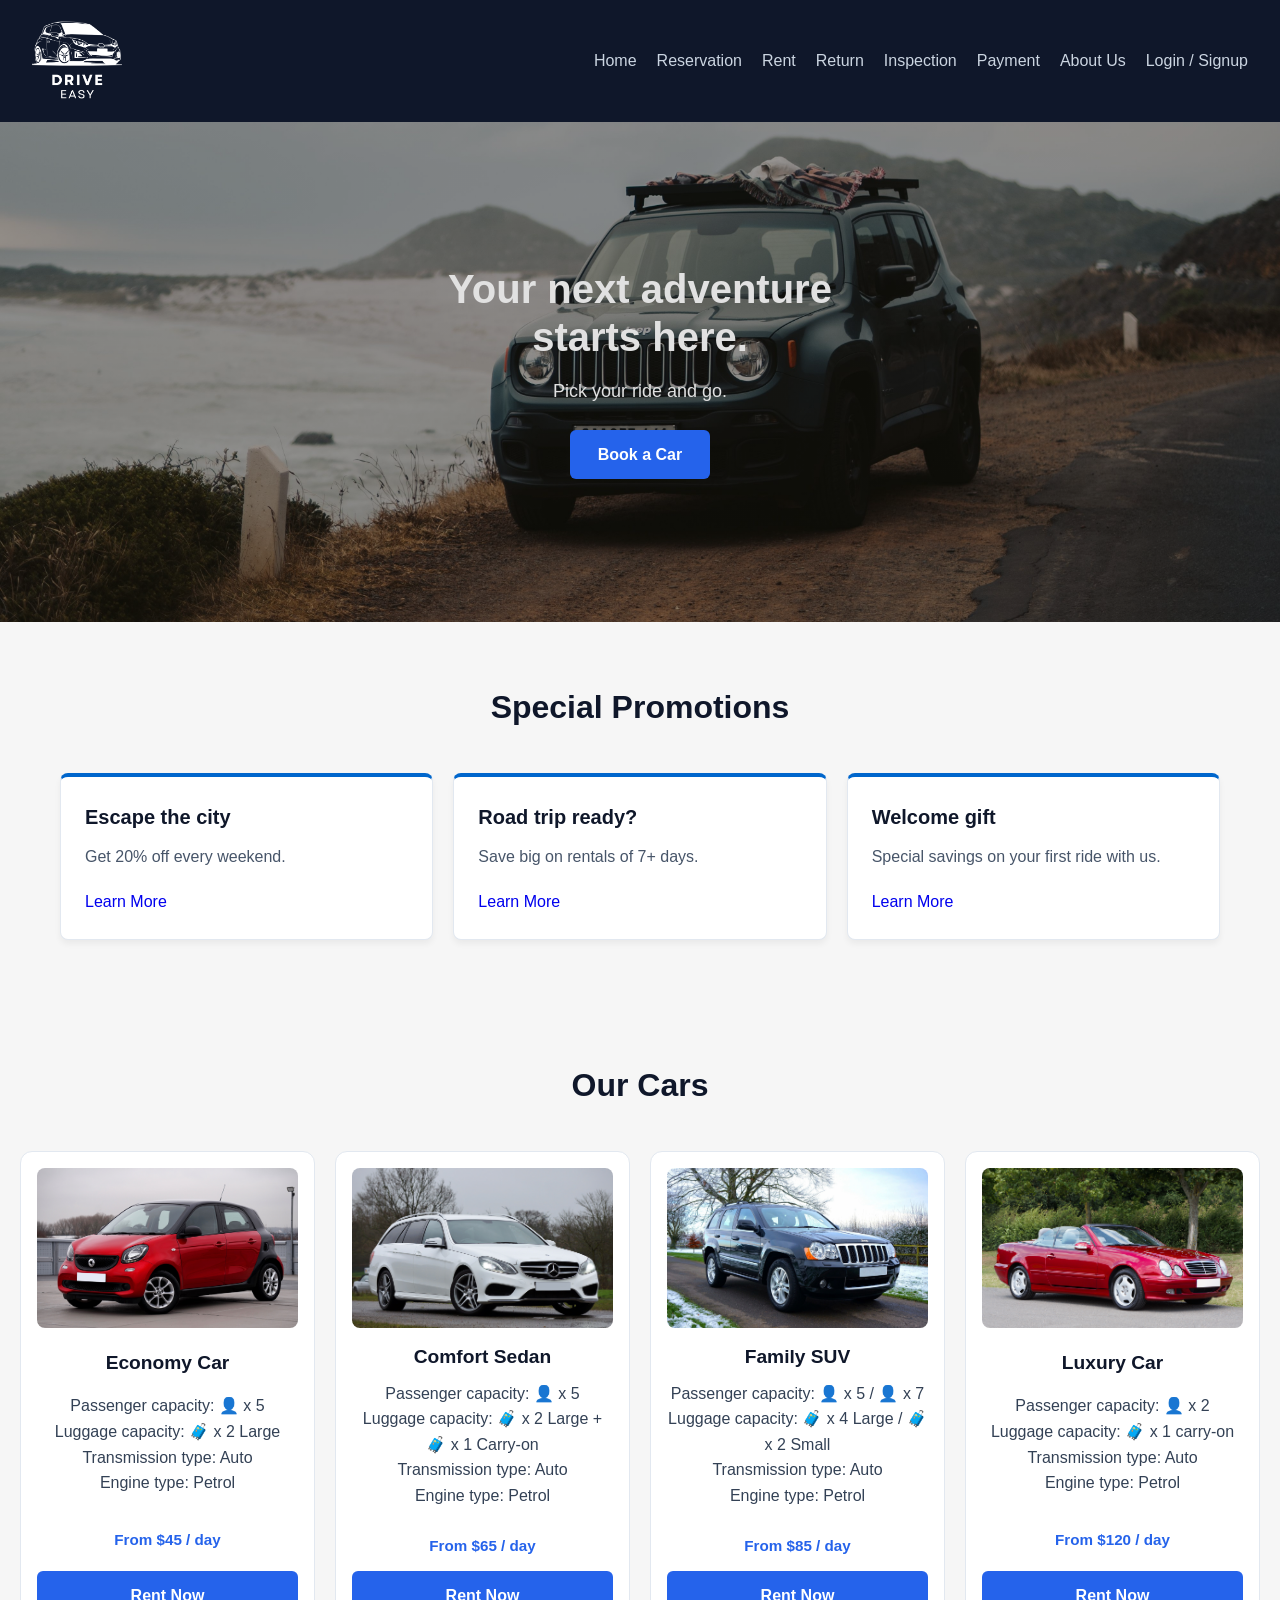
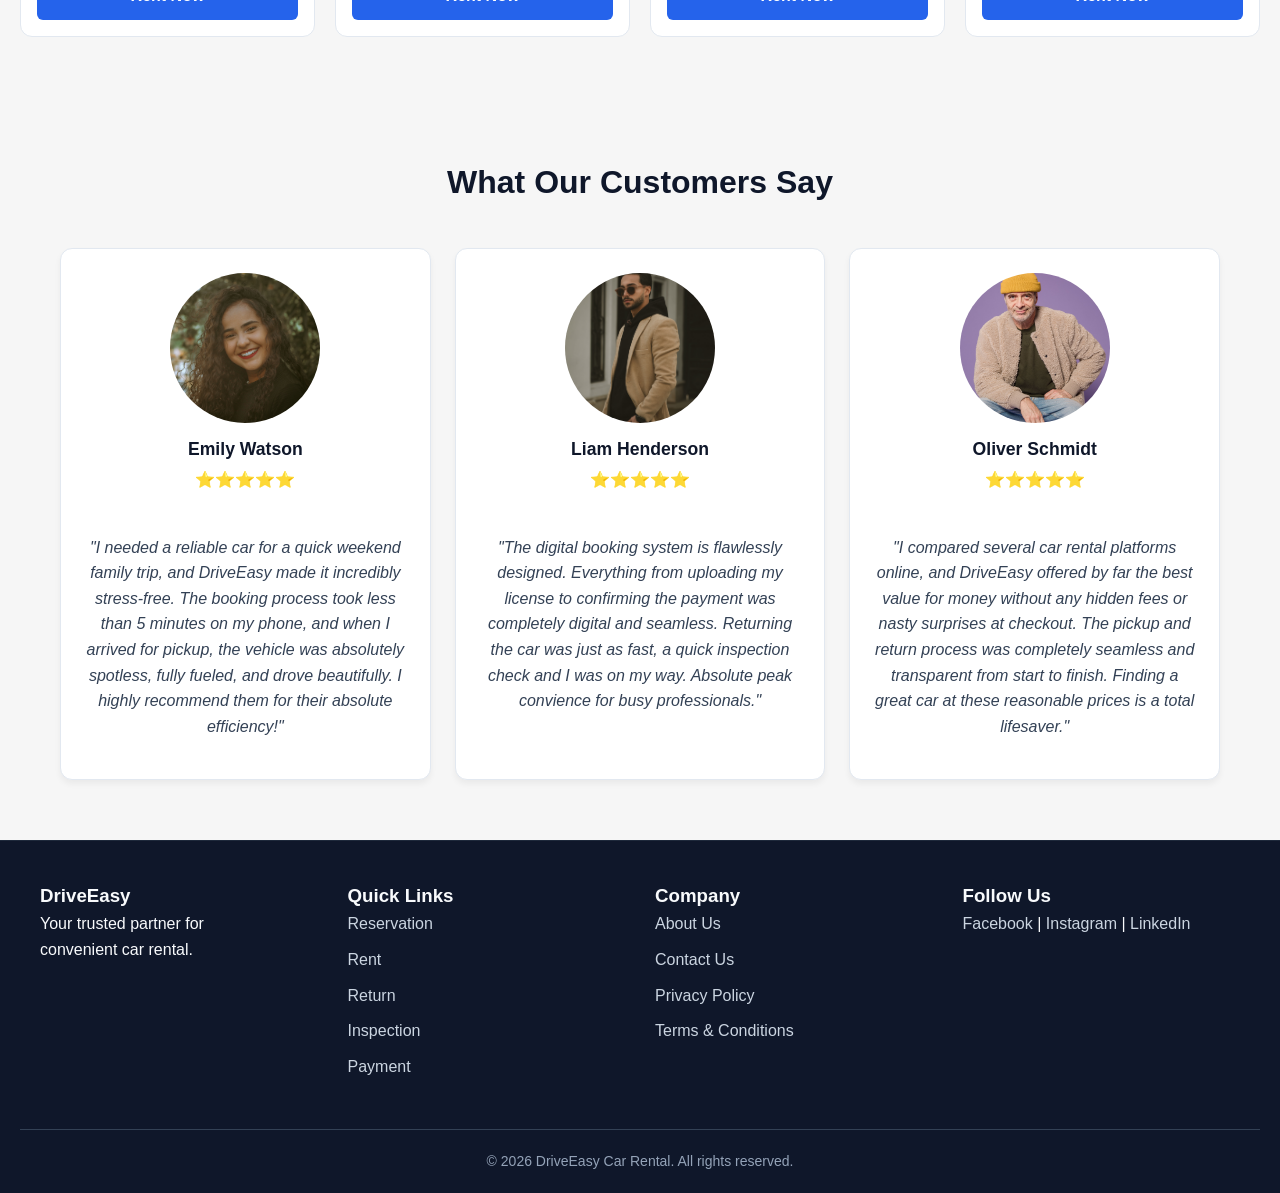
==== index.html @ fbb83a6d "Add files via upload" ====
<!DOCTYPE html>
<html lang="en">

<head>
    <meta charset="UTF-8">

    <meta name="viewport" 
          content="width=device-width, initial-scale=1.0">

    <title>DriveEasy Car Rental</title>

    <link rel="stylesheet" href="css/style.css">
</head>

<header>
    <div class="logo">
        <img src="images/DriveEasyLogo.png"
                     alt="DriveEasy logo" style="max-width: 90px; max-height: 90px;">
    </div>

    <nav>
        <ul>
            <li><a href="index.html">Home</a></li>
            <li><a href="reservation.html">Reservation</a></li>
            <li><a href="pickup.html">Rent</a></li>
            <li><a href="return.html">Return</a></li>
            <li><a href="inspection.html">Inspection</a></li>
            <li><a href="billing.html">Payment</a></li>
            <li><a href="#">About Us</a></li>
            <li><a href="login-signup.html">Login / Signup</a></li>
        </ul>
    </nav>
</header>


<main>
    <section class="hero">

        <div class="hero-content">

            <h1>Your next adventure<br>starts here.</h1>

            <p>
                Pick your ride and go.
            </p>

            <a href="reservation.html" class="btn">
                Book a Car
            </a>

        </div>

    </section>

        <section class="promotions">

        <h2>Special Promotions</h2>

        <div class="promotion-container">

            <article class="promotion-card">
                <h3>Escape the city</h3>

                <p>
                    Get 20% off every weekend.
                </p>

                <a href="#">Learn More</a>
            </article>


            <article class="promotion-card">
                <h3>Road trip ready?</h3>

                <p>
                    Save big on rentals of 7+ days.
                </p>

                <a href="#">Learn More</a>
            </article>


            <article class="promotion-card">
                <h3>Welcome gift</h3>

                <p>
                    Special savings on your first ride with us.
                </p>

                <a href="#">Learn More</a>
            </article>

        </div>

    </section>

    <section class="cars">

        <h2>Our Cars</h2>

        <div class="car-grid">

            <article class="car-card">
                <img src="images/car1.jpg"
                     alt="Economy car">

                <h3>Economy Car</h3>

                <p1>
                    Passenger capacity: 👤 x 5 <br>
                    Luggage capacity: 🧳 x 2 Large <br>
                    Transmission type: Auto <br>
                    Engine type: Petrol <br> <br>
                </p1>

                <p>From $45 / day</p>
                

                <a href="reservation.html" class="btn">
                    Rent Now
                </a>

            </article>


            <article class="car-card">

                <img src="images/car2.jpg"
                     alt="Sedan">

                <h3>Comfort Sedan</h3>

                <p1>
                    Passenger capacity: 👤 x 5 <br>
                    Luggage capacity: 🧳 x 2 Large + 🧳 x 1 Carry-on<br>
                    Transmission type: Auto <br>
                    Engine type: Petrol <br> <br>
                </p1>

                <p>From $65 / day</p>

                <a href="reservation.html" class="btn">
                    Rent Now
                </a>

            </article>


            <article class="car-card">

                <img src="images/car3.jpg"
                     alt="SUV">

                <h3>Family SUV</h3>

                <p1>
                    Passenger capacity: 👤 x 5 / 👤 x 7<br>
                    Luggage capacity: 🧳 x 4 Large / 🧳 x 2 Small<br>
                    Transmission type: Auto <br>
                    Engine type: Petrol <br> <br>
                </p1>

                <p>From $85 / day</p>

                <a href="reservation.html" class="btn">
                    Rent Now
                </a>

            </article>


            <article class="car-card">

                <img src="images/car4.jpg"
                     alt="Luxury car">

                <h3>Luxury Car</h3>

                <p1>
                    Passenger capacity: 👤 x 2 <br>
                    Luggage capacity: 🧳 x 1 carry-on <br>
                    Transmission type: Auto <br>
                    Engine type: Petrol <br> <br>
                </p1>

                <p>From $120 / day</p>

                <a href="reservation.html" class="btn">
                    Rent Now
                </a>

            </article>

        </div>

    </section>
    <section class="testimonials">

        <h2>What Our Customers Say</h2>

        <div class="testimonial-container">

            <article class="testimonial">

                <img src="images/girl1.jpg"
                     alt="girl1">

                <h3>Emily Watson</h3>

                <stars>⭐️⭐️⭐️⭐️⭐️</stars> <br>

                <p>
                    "I needed a reliable car for a quick weekend family trip, and DriveEasy made it incredibly stress-free.
                    The booking process took less than 5 minutes on my phone, and when I arrived for pickup, the vehicle was
                    absolutely spotless, fully fueled, and drove beautifully. I highly recommend them for their absolute efficiency!"
                </p>

            </article>


            <article class="testimonial">

                <img src="images/guy1.jpg"
                     alt="guy1">

                <h3>Liam Henderson</h3>

                <stars>⭐️⭐️⭐️⭐️⭐️</stars><br>

                <p>
                    "The digital booking system is flawlessly designed. Everything from uploading my license to confirming
                    the payment was completely digital and seamless. Returning the car was just as fast, a quick inspection check
                    and I was on my way. Absolute peak convience for busy professionals."
                </p>

            </article>


            <article class="testimonial">

                <img src="images/guy2.jpg"
                     alt="guy2">

                <h3>Oliver Schmidt</h3>

                <stars>⭐️⭐️⭐️⭐️⭐️</stars><br>

                <p>
                    "I compared several car rental platforms online, and DriveEasy offered by far the best value for money without
                    any hidden fees or nasty surprises at checkout. The pickup and return process was completely seamless and 
                    transparent from start to finish. Finding a great car at these reasonable prices is a total lifesaver."
                </p>
                
            </article>

        </div>

    </section>

</main>


<footer>
    <div class="footer-container">

        <div>
            <h3>DriveEasy</h3>

            <p>
                Your trusted partner for <br>
                convenient car rental.
            </p>
        </div>


        <div>
            <h3>Quick Links</h3>
            <ul>
                <li><a href="reservation.html">Reservation</a></li>
                <li><a href="pickup.html">Rent</a></li>
                <li><a href="return.html">Return</a></li>
                <li><a href="inspection.html">Inspection</a></li>
                <li><a href="billing.html">Payment</a></li>
            </ul>
        </div>


        <div>
            <h3>Company</h3>

            <ul>
                <li><a href="#">About Us</a></li>
                <li><a href="#">Contact Us</a></li>
                <li><a href="#">Privacy Policy</a></li>
                <li><a href="#">Terms & Conditions</a></li>
            </ul>
        </div>
        <div>
            <h3>Follow Us</h3>

            <p>
                <a href="#">Facebook</a> | <a href="#">Instagram</a> | <a href="#">LinkedIn</a>
            </p>
        </div>

    </div>


    <div class="copyright">

        <p>
            &copy; 2026 DriveEasy Car Rental.
            All rights reserved.
        </p>

    </div>

</footer>


</html>
---- css/style.css ----
/*GLOBAL STYLES*/

* {
    box-sizing: border-box;
    margin: 0;
    padding: 0;
}

body {
    font-family: Arial, Helvetica, sans-serif;
    line-height: 1.6;
    color: #334155;
    background-color: #f6f6f6;
}

a {
    text-decoration: none;
}

img {
    width: 100%;
    display: block;
}


/*HEADER*/

header {
    display: flex;
    justify-content: space-between;
    align-items: center;
    padding: 16px 32px;
    background-color: #0f172a;
    box-shadow: 0 2px 4px rgba(0,0,0,0.05);
}


/*LOGO*/

.logo {
    font-size: 24px;
    font-weight: 700;
    color: #ffffff;
    letter-spacing: 0.5px;
}


/*NAVIGATION*/

nav ul {
    display: flex;
    align-items: center;
    list-style: none;
    gap: 20px;
    margin: 0;
    padding: 0;
}

nav li {
    flex: 1 1 auto;
    text-align: center;
}

nav a {
    text-decoration: none;
    color: #cbd5e1;
    font-weight: 500;
    transition: color 0.2s ease;
}

nav a:hover {
    color: #38bdf8;
}


/*HERO*/

.hero {
    min-height: 500px;
    display: flex;
    align-items: center;
    justify-content: center;
    text-align: center;
    padding: 60px 20px;
    background-image: linear-gradient(rgba(0, 0, 0, 0.4), rgba(0, 0, 0, 0.4)), url('../images/carbackground.jpg');
    background-size: cover;
    background-position: center;
    background-repeat: no-repeat;
}

.hero-content {
    max-width: 600px;
    margin: 0 auto;
}

.hero h1 {
    font-size: 2.5rem;
    font-weight: 700;
    color: #e1e1e1;
    margin-bottom: 16px;
    line-height: 1.2;
}

.hero p {
    font-size: 1.125rem;
    color: #e1e1e1;
    margin-bottom: 24px;
    line-height: 1.6;
}


/*BUTTON*/

.btn {
    display: inline-block;
    padding: 12px 28px;
    background-color: #2563eb;
    color: #ffffff;
    font-size: 1rem;
    font-weight: 600;
    text-decoration: none;
    border: none;
    border-radius: 6px;
    cursor: pointer;
    transition: background-color 0.2s ease, transform 0.1s ease;
}

.btn:hover {
    background-color: #1d4ed8;
    transform: translateY(-2px);
}


/*PROMOTIONS*/

.promotions {
    padding: 60px 20px;
    max-width: 1200px;
    margin: 0 auto;
}

.promotions h2 {
    font-size: 2rem;
    font-weight: 700;
    color: #0f172a;
    text-align: center;
    margin-bottom: 40px;
}

.promotion-container {
    display: flex;
    gap: 20px;
}

.promotion-card {
    flex: 1;
    background-color: #ffffff;
    border: 1px solid #e2e8f0;
    border-radius: 8px;
    padding: 24px;
    box-shadow: 0 4px 6px rgba(0,0,0,0.05);
    display: flex;
    flex-direction: column;
    justify-content: space-between;
    transition: transform 0.2s ease, box-shadow 0.2s ease;
    border-top: 4px solid #0066cc;
}

.promotion-card:hover {
    transform: translateY(-4px);
    box-shadow: 0 8px 12px rgba(0,0,0,0.1);
}

.promotion-card h3 {
    font-size: 1.25rem;
    margin-bottom: 12px;
    color: #0f172a;
}

.promotion-card p {
    color: #475569;
    line-height: 1.5;
    margin-bottom: 20px;
}

/*CARS*/

.cars {
    padding: 60px 20px;
    max-width: 1400px;
    margin: 0 auto;
}

.cars h2 {
    font-size: 2rem;
    font-weight: 700;
    color: #0f172a;
    text-align: center;
    margin-bottom: 40px;
}

.car-grid {
    display: grid;
    grid-template-columns: repeat(auto-fit, minmax(260px, 1fr)); 
    gap: 20px; 
    max-width: 1350px;
    margin: 0 auto;
}

.car-card {
    background-color: #ffffff;
    border: 1px solid #e2e8f0;
    border-radius: 12px;
    overflow: hidden;
    padding: 16px; 
    display: flex;
    flex-direction: column;
    justify-content: space-between;
    text-align: center;
    transition: transform 0.2s ease, box-shadow 0.2s ease;
}

.car-card:hover {
    transform: translateY(-4px);
    box-shadow: 0 12px 24px rgba(0,0,0,0.1);
}

.car-card img {
    width: 100%;
    height: 160px; 
    object-fit: cover;
    border-radius: 8px;
    margin-bottom: 14px; 
}

.car-card h3 {
    font-size: 1.2rem; 
    font-weight: 600;
    color: #0f172a;
    margin-bottom: 8px; 
}

.car-card p {
    font-size: 0.95rem; 
    color: #2563eb;
    font-weight: 600;
    margin-bottom: 12px; 
}


/*TESTIMONIALS*/

.testimonials {
  padding: 60px 20px;
  max-width: 1200px;
  margin: 0 auto;
}

.testimonials h2 {
  font-size: 2rem;
  font-weight: 700;
  color: #0f172a;
  text-align: center;
  margin-bottom: 40px;
}

.testimonial-container {
  display: flex;
  gap: 24px;
  justify-content: space-between;
}

.testimonial {
  flex: 1;
  background-color: #ffffff;
  border: 1px solid #e2e8f0;
  border-radius: 12px;
  padding: 24px;
  box-shadow: 0 4px 6px rgba(0, 0, 0, 0.05);
  display: flex;
  flex-direction: column;
  justify-content: space-between;
  text-align: center;
}

.testimonial p {
  font-style: italic;
  color: #334155;
  margin: 16px 0;
  line-height: 1.6;
  flex-grow: 1;
}

.testimonial img {
  width: 150px;       
  height: 150px;      
  border-radius: 50%; 
  object-fit: cover;  
  display: block;
  margin: 0 auto 12px auto;
}

.testimonial h3,
.testimonial h4 {
  font-size: 1.1rem;
  font-weight: 600;
  color: #0f172a;
  margin-bottom: 4px;
}

.testimonial .stars {
  color: #ffc107; /* Warm Gold for star ratings */
  font-size: 1.1rem;
  letter-spacing: 2px;
  margin-top: auto;
}

/*FOOTER*/

footer {
  background-color: #0f172a;
  color: #f8fafc;
  padding: 40px 20px 20px;
  border-top: 1px solid #1e293b;
}

.footer-container {
  display: grid;
  grid-template-columns: repeat(auto-fit, minmax(200px, 1fr));
  gap: 30px;
  max-width: 1200px;
  margin: 0 auto;
}

footer ul {
  list-style: none;
  padding: 0;
  margin: 0;
}

footer li {
  margin-bottom: 10px;
}

footer a {
  color: #cbd5e1;
  text-decoration: none;
  transition: color 0.2s ease;
}

footer a:hover {
  color: #38bdf8;
}

.copyright {
  text-align: center;
  margin-top: 40px;
  padding-top: 20px;
  border-top: 1px solid #334155;
  font-size: 0.875rem;
  color: #94a3b8;
}


/*RESPONSIVE DESIGN*/

@media (max-width: 768px) {

    /* Stack header contents vertically and center navigation */
    header {
        flex-direction: column;
        gap: 15px;
        padding: 15px;
    }

    header nav ul {
        flex-wrap: wrap;
        justify-content: center;
        gap: 10px 15px;
    }

    /* Stack promotion cards vertically */
    .promotion-container {
        flex-direction: column;
    }

    /* Adjust car grid to show 2 items per row instead of 4 */
    .car-grid {
        grid-template-columns: repeat(2, 1fr);
        gap: 15px;
    }

    /* Stack testimonials vertically */
    .testimonial-container {
        flex-direction: column;
    }

    /* Switch footer from 4 columns to 2 columns */
    .footer-container {
        grid-template-columns: repeat(2, 1fr);
        gap: 20px;
    }
}

/* Extra small mobile screens (e.g., phones below 480px) */
@media (max-width: 480px) {

    /* Stack car cards into a single column */
    .car-grid {
        grid-template-columns: 1fr;
    }

    /* Stack footer columns into a single column */
    .footer-container {
        grid-template-columns: 1fr;
    }

    /* Reduce hero headings for smaller screens */
    .hero h1 {
        font-size: 1.8rem;
    }
}



/* ==========================================================================
   FORM & LAYOUT COMPONENTS (For Login, Reservation, Pickup, Inspection & Billing)
   ========================================================================== */
.page-container {
    max-width: 1000px;
    margin: 40px auto;
    padding: 0 20px;
}

.page-title {
    text-align: center;
    font-size: 2.2rem;
    font-weight: 700;
    color: #0f172a;
    margin-bottom: 30px;
}

.two-column-grid {
    display: grid;
    grid-template-columns: 1fr 1fr;
    gap: 30px;
}

.card {
    background-color: #ffffff;
    border: 1px solid #e2e8f0;
    border-radius: 8px;
    padding: 28px;
    box-shadow: 0 4px 6px rgba(0,0,0,0.05);
}

.card h2 {
    font-size: 1.35rem;
    font-weight: 700;
    color: #0f172a;
    margin-bottom: 20px;
    padding-bottom: 10px;
    border-bottom: 2px solid #f1f5f9;
}

.form-group {
    display: flex;
    flex-direction: column;
    gap: 6px;
    margin-bottom: 18px;
}

.form-group label {
    font-size: 0.9rem;
    font-weight: 600;
    color: #334155;
}

.form-group input,
.form-group select,
.form-group textarea {
    padding: 12px;
    border: 1px solid #cbd5e1;
    border-radius: 6px;
    font-size: 0.95rem;
    font-family: inherit;
    color: #0f172a;
    background-color: #ffffff;
    transition: border-color 0.2s ease;
}

.form-group input:focus,
.form-group select:focus,
.form-group textarea:focus {
    outline: none;
    border-color: #2563eb;
    box-shadow: 0 0 0 3px rgba(37, 99, 235, 0.1);
}

.form-row {
    display: flex;
    gap: 15px;
    width: 100%;
}

.form-row .form-group {
    flex: 1;
    min-width: 0;
}

.form-row input {
    width: 100%;
    box-sizing: border-box;
}

.submit-btn {
    width: 100%;
    padding: 14px;
    background-color: #2563eb;
    color: #ffffff;
    border: none;
    border-radius: 6px;
    font-size: 1rem;
    font-weight: 700;
    cursor: pointer;
    margin-top: 10px;
    transition: background-color 0.2s ease, transform 0.1s ease;
}

.submit-btn:hover {
    background-color: #1d4ed8;
}


/* ===========================================
   AUTHENTICATION / LOGIN PAGE SPECIFIC STYLES
   =========================================== */

.auth-container {
    max-width: 480px;
    margin: 40px auto;
    background: #ffffff;
    border-radius: 8px;
    border: 1px solid #e2e8f0;
    box-shadow: 0 4px 6px rgba(0, 0, 0, 0.05);
    padding: 30px;
}

.auth-tabs {
    display: flex;
    border-bottom: 2px solid #e2e8f0;
    margin-bottom: 25px;
}

.auth-tab-btn {
    flex: 1;
    padding: 12px 8px;
    background: none;
    border: none;
    font-size: 0.95rem;
    font-weight: 600;
    color: #64748b;
    cursor: pointer;
    border-bottom: 3px solid transparent;
    transition: all 0.2s ease;
}

.auth-tab-btn.active {
    color: #2563eb;
    border-bottom-color: #2563eb;
}

.auth-form {
    display: none;
}

.auth-form.active {
    display: flex;
    flex-direction: column;
}

.auth-form h2 {
    font-size: 1.5rem;
    color: #0f172a;
    margin-bottom: 18px;
}

.form-footer {
    margin-top: 20px;
    font-size: 0.875rem;
    color: #64748b;
    text-align: center;
}

.form-footer a {
    color: #2563eb;
    font-weight: 600;
}

.form-footer a:hover {
    text-decoration: underline;
}


/* =====================================
   RESERVATION & BILLING SPECIFIC STYLES
   ===================================== */

.price-summary {
    background: #f1f5f9;
    border-radius: 6px;
    padding: 16px;
    margin-top: 20px;
    border: 1px solid #e2e8f0;
}

.price-row {
    display: flex;
    justify-content: space-between;
    margin-bottom: 10px;
    font-size: 0.95rem;
    color: #475569;
}

.price-row.total {
    border-top: 2px dashed #cbd5e1;
    padding-top: 12px;
    margin-top: 10px;
    font-weight: 700;
    font-size: 1.15rem;
    color: #0f172a;
}

.price-row.total span:last-child {
    color: #2563eb;
}

.alert-box {
    display: none;
    padding: 16px 20px;
    border-radius: 6px;
    margin-top: 20px;
    text-align: center;
    font-size: 0.95rem;
}

.alert-box.success {
    background-color: #dcfce7;
    color: #166534;
    border: 1px solid #bbf7d0;
}

.alert-box.success h3 {
    font-size: 1.1rem;
    margin-bottom: 6px;
}
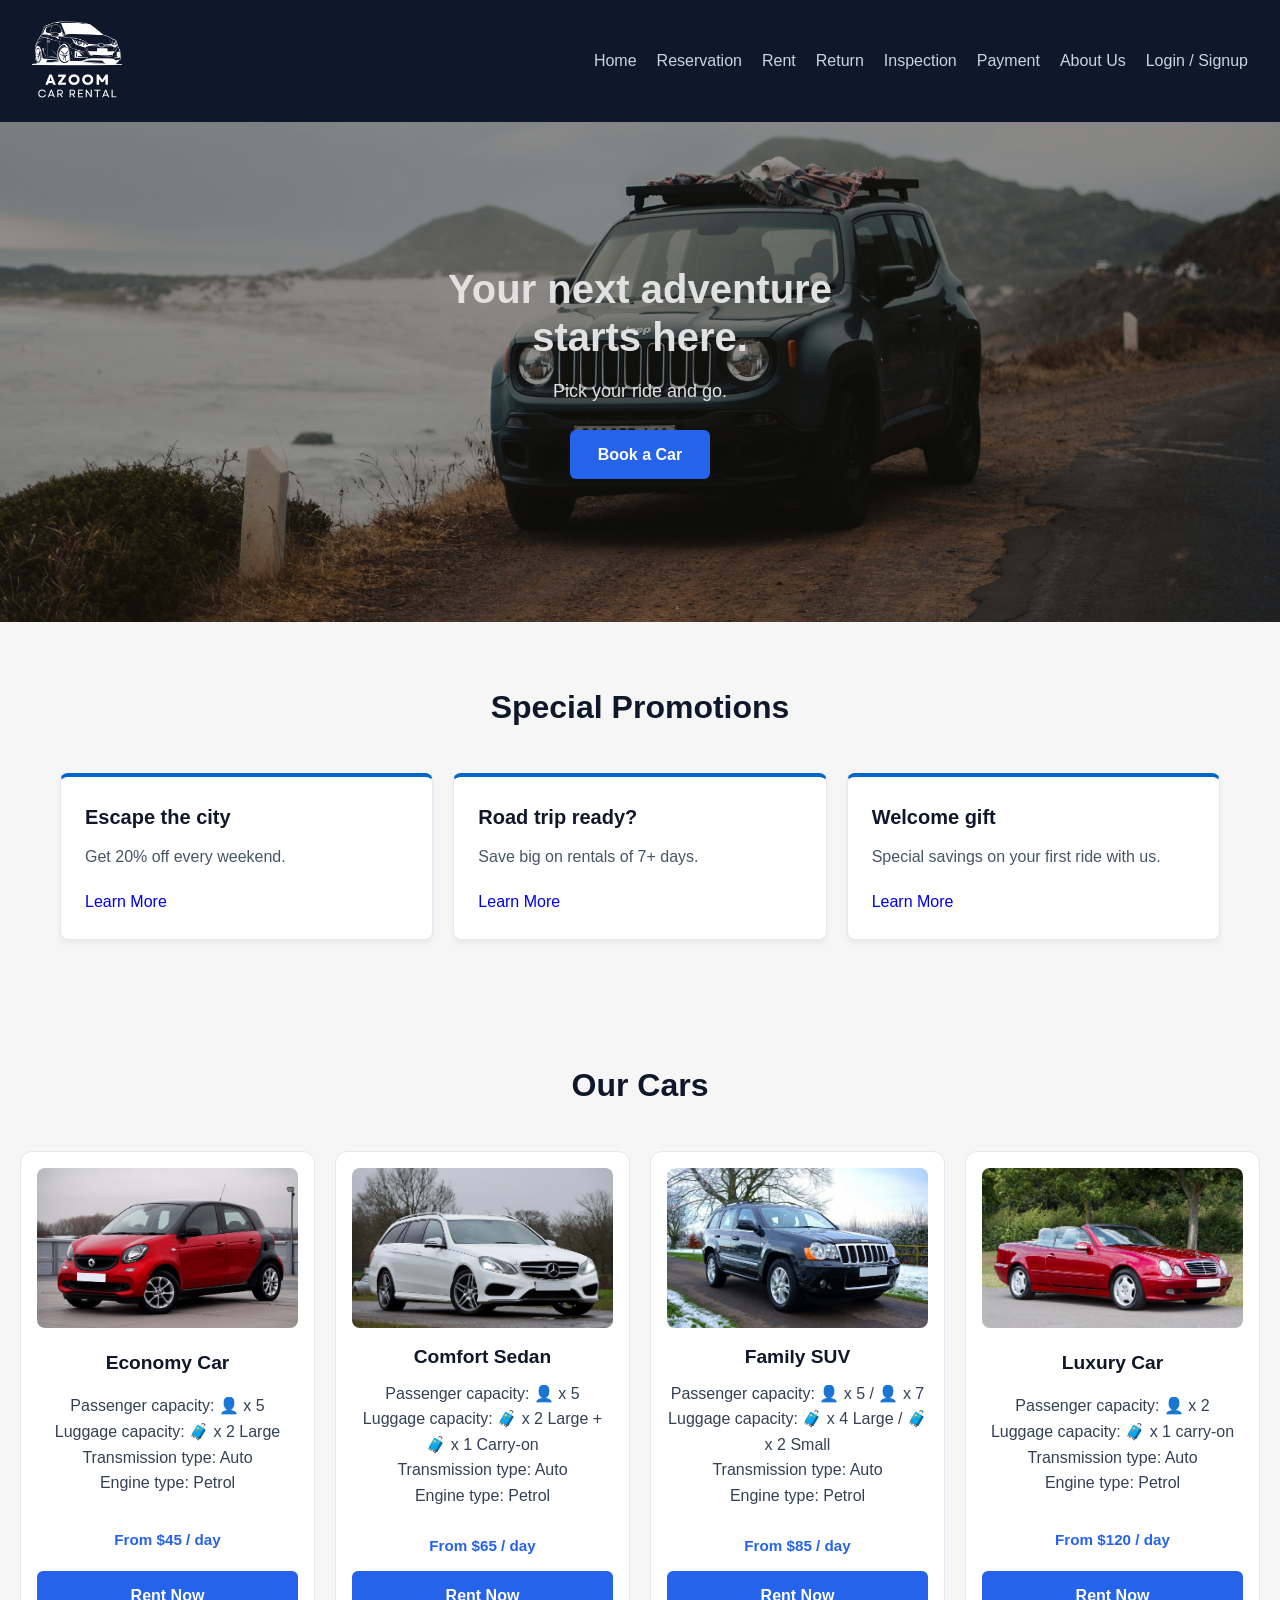
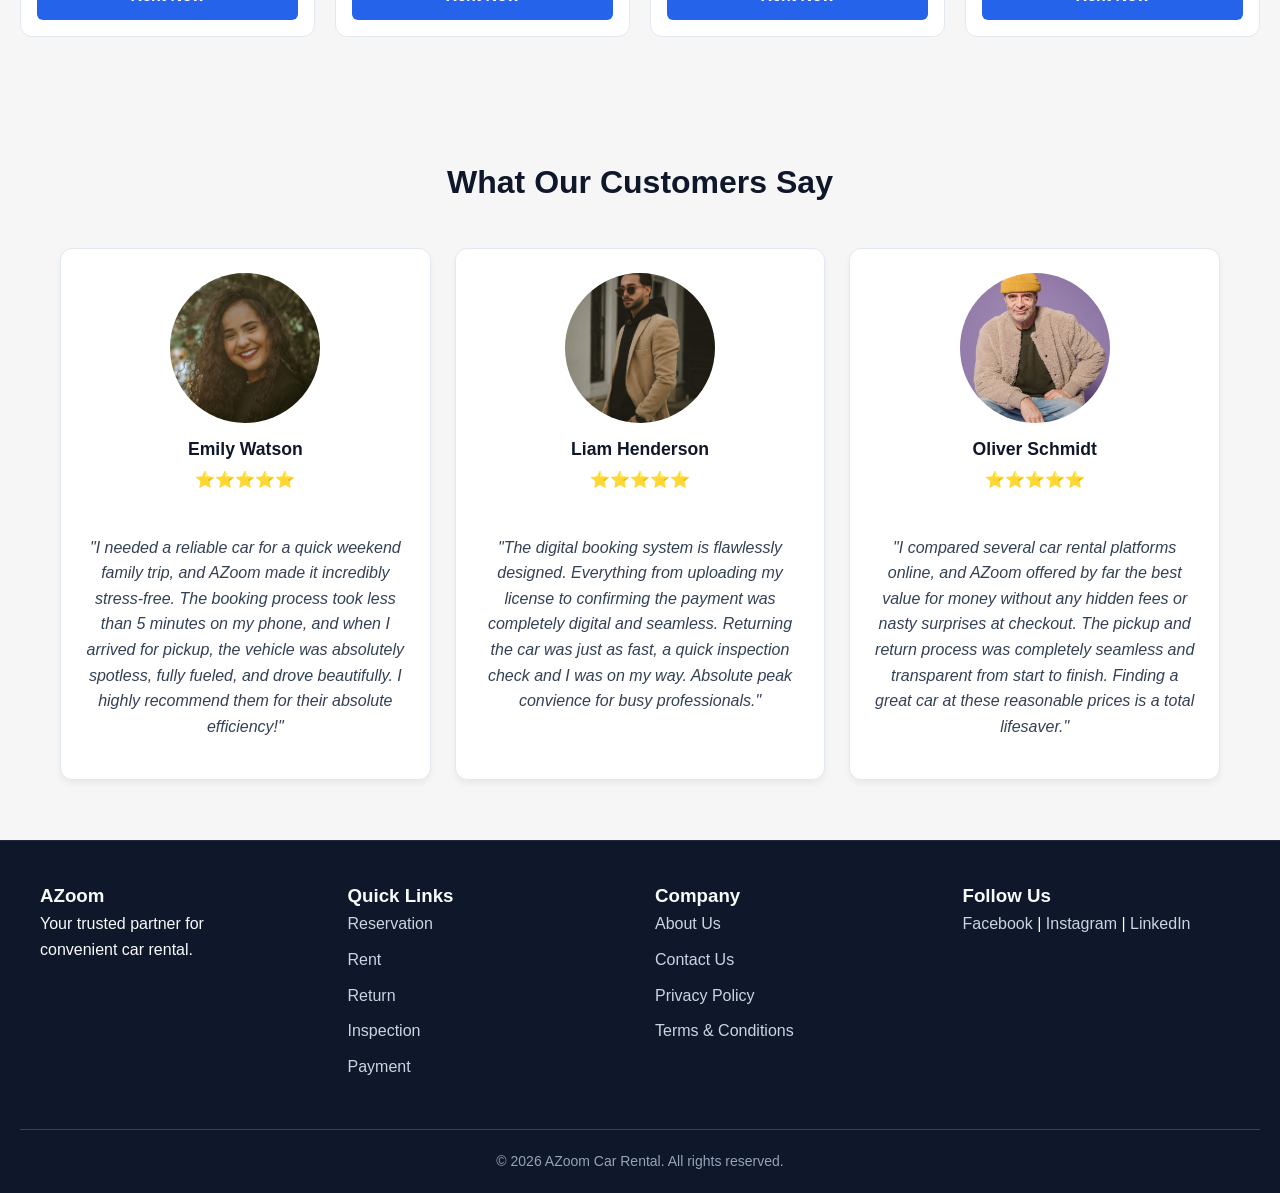
==== commit 956529c2: "Add files via upload" ====
--- a/index.html
+++ b/index.html
@@ -7,15 +7,15 @@
     <meta name="viewport" 
           content="width=device-width, initial-scale=1.0">
 
-    <title>DriveEasy Car Rental</title>
+    <title>AZoom Car Rental</title>
 
     <link rel="stylesheet" href="css/style.css">
 </head>
 
 <header>
     <div class="logo">
-        <img src="images/DriveEasyLogo.png"
-                     alt="DriveEasy logo" style="max-width: 90px; max-height: 90px;">
+        <img src="images/AZoomLogo.png"
+                     alt="AZoom logo" style="max-width: 90px; max-height: 90px;">
     </div>
 
     <nav>
@@ -210,7 +210,7 @@
                 <stars>⭐️⭐️⭐️⭐️⭐️</stars> <br>
 
                 <p>
-                    "I needed a reliable car for a quick weekend family trip, and DriveEasy made it incredibly stress-free.
+                    "I needed a reliable car for a quick weekend family trip, and AZoom made it incredibly stress-free.
                     The booking process took less than 5 minutes on my phone, and when I arrived for pickup, the vehicle was
                     absolutely spotless, fully fueled, and drove beautifully. I highly recommend them for their absolute efficiency!"
                 </p>
@@ -246,7 +246,7 @@
                 <stars>⭐️⭐️⭐️⭐️⭐️</stars><br>
 
                 <p>
-                    "I compared several car rental platforms online, and DriveEasy offered by far the best value for money without
+                    "I compared several car rental platforms online, and AZoom offered by far the best value for money without
                     any hidden fees or nasty surprises at checkout. The pickup and return process was completely seamless and 
                     transparent from start to finish. Finding a great car at these reasonable prices is a total lifesaver."
                 </p>
@@ -264,7 +264,7 @@
     <div class="footer-container">
 
         <div>
-            <h3>DriveEasy</h3>
+            <h3>AZoom</h3>
 
             <p>
                 Your trusted partner for <br>
@@ -309,7 +309,7 @@
     <div class="copyright">
 
         <p>
-            &copy; 2026 DriveEasy Car Rental.
+            &copy; 2026 AZoom Car Rental.
             All rights reserved.
         </p>
 
